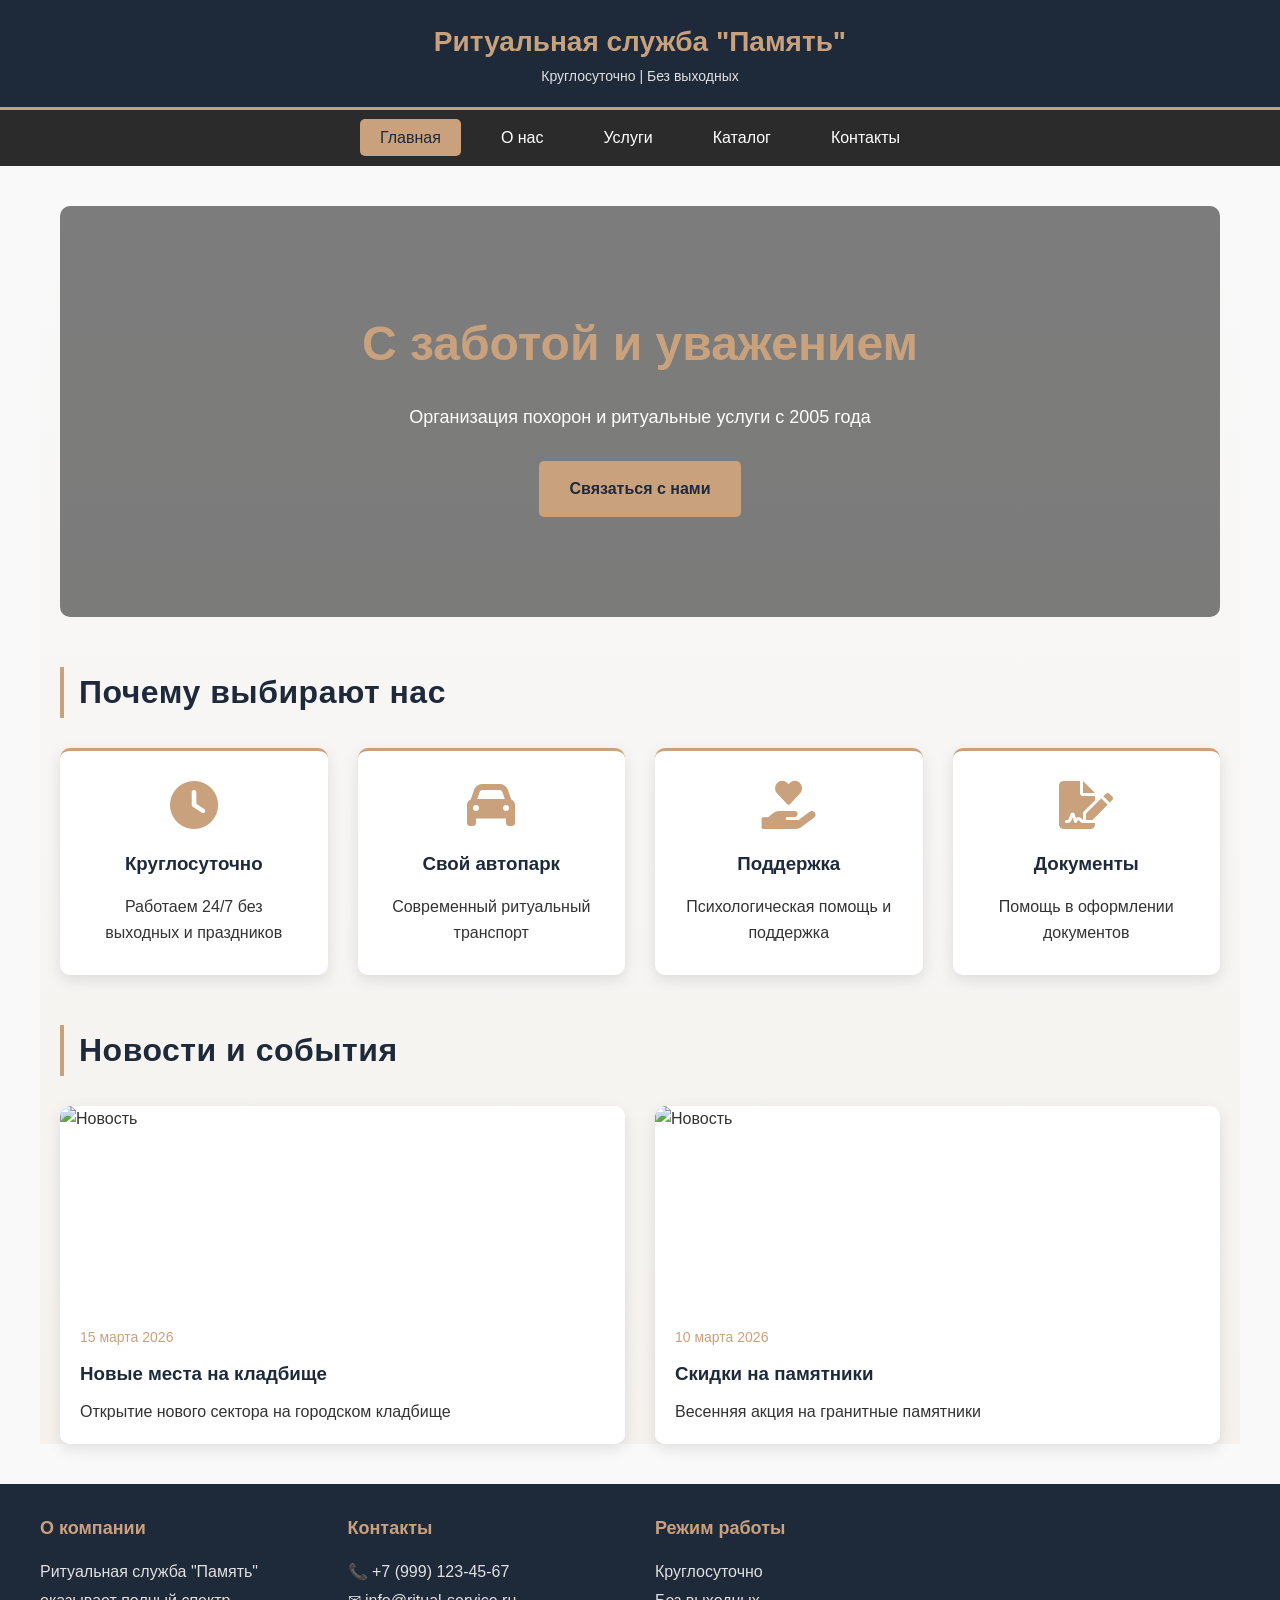
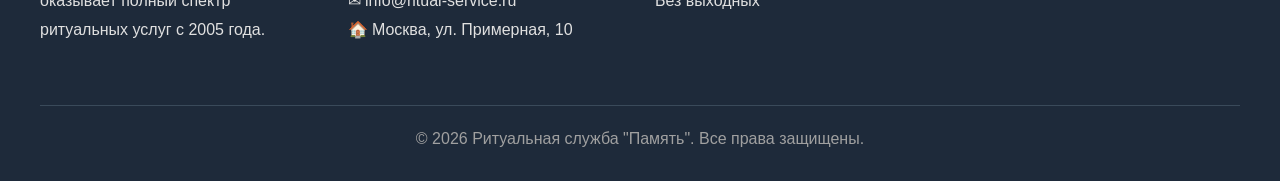
==== html/index.html @ 72651a9f "Обновления: картинки, новости, исправления стилей" ====
<!DOCTYPE html>
<html lang="ru">
<head>
    <meta charset="UTF-8">
    <meta name="viewport" content="width=device-width, initial-scale=1.0">
    <title>Главная - Ритуальные услуги</title>
    
    <link rel="stylesheet" href="../css/main.css">
    <link rel="stylesheet" href="../css/index.css">
    
    <link rel="stylesheet" href="https://cdnjs.cloudflare.com/ajax/libs/font-awesome/6.0.0-beta3/css/all.min.css">
</head>

<body class="page-index">
    <header>
        <div class="logo">
            <h1>Ритуальная служба "Память"</h1>
            <p>Круглосуточно | Без выходных</p>
        </div>
    </header>

    <nav class="main-menu">
        <ul>
            <li><a href="index.html" class="menu-button active">Главная</a></li>
            <li><a href="about.html" class="menu-button">О нас</a></li>
            <li><a href="services.html" class="menu-button">Услуги</a></li>
            <li><a href="catalog.html" class="menu-button">Каталог</a></li>
            <li><a href="contacts.html" class="menu-button">Контакты</a></li>
        </ul>
    </nav>

    <main>
        <section class="hero">
            <h2>С заботой и уважением</h2>
            <p>Организация похорон и ритуальные услуги с 2005 года</p>
            <a href="contacts.html" class="hero-button">Связаться с нами</a>
        </section>

        <section>
            <h2 class="section-title">Почему выбирают нас</h2>
            <div class="features">
                <div class="feature-card">
                    <i class="fas fa-clock"></i>
                    <h3>Круглосуточно</h3>
                    <p>Работаем 24/7 без выходных и праздников</p>
                </div>
                <div class="feature-card">
                    <i class="fas fa-car"></i>
                    <h3>Свой автопарк</h3>
                    <p>Современный ритуальный транспорт</p>
                </div>
                <div class="feature-card">
                    <i class="fas fa-hand-holding-heart"></i>
                    <h3>Поддержка</h3>
                    <p>Психологическая помощь и поддержка</p>
                </div>
                <div class="feature-card">
                    <i class="fas fa-file-signature"></i>
                    <h3>Документы</h3>
                    <p>Помощь в оформлении документов</p>
                </div>
            </div>
        </section>

        <section>
            <h2 class="section-title">Новости и события</h2>
            <div class="news-grid">
                <article class="news-item">
                    <div class="news-images">
                        <img src="https://stonetrade.ru/upload/iblock/ef3/zfl7i5oxbhtvr6b1ex3tl2zx8rcgber2/814d386f5c4138112e5fa70430be6661_S.jpg" alt="Новость">   
                    </div>
                    <div class="news-content">
                        <div class="news-date">15 марта 2026</div>
                        <h3 class="news-title">Новые места на кладбище</h3>
                        <p>Открытие нового сектора на городском кладбище</p>
                    </div>
                </article>
                <article class="news-item">
                    <div class="news-images">
                        <img src="https://avatars.mds.yandex.net/i?id=5536a51b6a76eea3b0266f3d0e44c762_l-5551764-images-thumbs&n=13" alt="Новость">

                    </div>
                    <div class="news-content">
                        <div class="news-date">10 марта 2026</div>
                        <h3 class="news-title">Скидки на памятники</h3>
                        <p>Весенняя акция на гранитные памятники</p>
                    </div>
                </article>
            </div>
        </section>
    </main>

    <footer>
        <div class="footer-content">
            <div class="footer-section">
                <h3>О компании</h3>
                <p>Ритуальная служба "Память" оказывает полный спектр ритуальных услуг с 2005 года.</p>
            </div>
            <div class="footer-section">
                <h3>Контакты</h3>
                <p>📞 +7 (999) 123-45-67</p>
                <p>✉ info@ritual-service.ru</p>
                <p>🏠 Москва, ул. Примерная, 10</p>
            </div>
            <div class="footer-section">
                <h3>Режим работы</h3>
                <p>Круглосуточно</p>
                <p>Без выходных</p>
            </div>
            <div class="copyright">
                <p>&copy; 2026 Ритуальная служба "Память". Все права защищены.</p>
            </div>
        </div>
    </footer>
</body>
</html>
---- css/main.css ----
* {
    margin: 0;
    padding: 0;
    box-sizing: border-box;
}

body {
    font-family: 'Montserrat', Arial, sans-serif;
    line-height: 1.6;
    color: #333;
    background-color: #f9f9f9;
    min-height: 100vh;
    display: flex;
    flex-direction: column;
}

header {
    background-color: #1e2a3a;
    color: white;
    padding: 20px 0;
    text-align: center;
    border-bottom: 3px solid #c9a27d;
}

.logo h1 {
    font-size: 28px;
    color: #c9a27d;
}

.logo p {
    color: #e0e0e0;
    font-size: 14px;
}

.main-menu {
    background-color: #2b2b2b;
    padding: 15px 0;
}

.main-menu ul {
    list-style: none;
    display: flex;
    justify-content: center;
    flex-wrap: wrap;
    gap: 20px;
    max-width: 1200px;
    margin: 0 auto;
    padding: 0 20px;
}

.menu-button {
    color: white;
    text-decoration: none;
    padding: 10px 20px;
    border-radius: 5px;
    transition: all 0.3s;
    font-weight: 500;
}

.menu-button:hover {
    background-color: #c9a27d;
    color: #1e2a3a;
}

.menu-button.active {
    background-color: #c9a27d;
    color: #1e2a3a;
}

main {
    flex: 1;
    max-width: 1200px;
    margin: 40px auto;
    padding: 0 20px;
    width: 100%;
}

footer {
    background-color: #1e2a3a;
    color: white;
    text-align: center;
    padding: 30px 20px;
    margin-top: auto;
}

.footer-content {
    max-width: 1200px;
    margin: 0 auto;
    display: grid;
    grid-template-columns: repeat(auto-fit, minmax(250px, 1fr));
    gap: 30px;
    text-align: left;
}

.footer-section h3 {
    color: #c9a27d;
    margin-bottom: 15px;
    font-size: 18px;
}

.footer-section p, .footer-section a {
    color: #e0e0e0;
    text-decoration: none;
    line-height: 1.8;
}

.footer-section a:hover {
    color: #c9a27d;
}

.copyright {
    grid-column: 1 / -1;
    text-align: center;
    margin-top: 30px;
    padding-top: 20px;
    border-top: 1px solid #3a4a5a;
    color: #a0a0a0;
}

.container {
    max-width: 1200px;
    margin: 0 auto;
    padding: 0 20px;
}

.section-title {
    color: #1e2a3a;
    margin-bottom: 30px;
    font-size: 32px;
    border-left: 4px solid #c9a27d;
    padding-left: 15px;
}

@media (max-width: 768px) {
    .main-menu ul {
        flex-direction: column;
        align-items: center;
        gap: 10px;
    }
    
    .menu-button {
        width: 250px;
        text-align: center;
    }
    
    .footer-content {
        grid-template-columns: 1fr;
        text-align: center;
    }
}
---- css/index.css ----
.hero {
    background: linear-gradient(rgba(0, 0, 0, 0.5), rgba(0,0,0,0.5)), url('https://avatars.mds.yandex.net/get-altay/15416005/2a000001987aa450cf9ce370d16c407d7f36/orig');
    background-size: cover;
    background-position: center;
    color: white;
    text-align: center;
    padding: 100px 20px;
    border-radius: 10px;
    margin-bottom: 50px;
}

.hero h2 {
    font-size: 48px;
    margin-bottom: 20px;
    color: #c9a27d;
}

.hero p {
    font-size: 18px;
    max-width: 600px;
    margin: 0 auto 30px;
}

.hero-button {
    display: inline-block;
    padding: 15px 30px;
    background-color: #c9a27d;
    color: #1e2a3a;
    text-decoration: none;
    border-radius: 5px;
    font-weight: bold;
    transition: all 0.3s;
}

.hero-button:hover {
    background-color: #b3895c;
    transform: translateY(-2px);
}

.features {
    display: grid;
    grid-template-columns: repeat(auto-fit, minmax(250px, 1fr));
    gap: 30px;
    margin-bottom: 50px;
}

.feature-card {
    background: white;
    padding: 30px;
    border-radius: 10px;
    text-align: center;
    box-shadow: 0 5px 15px rgba(0,0,0,0.1);
    transition: transform 0.3s;
}

.feature-card:hover {
    transform: translateY(-5px);
}

.feature-card i {
    font-size: 48px;
    color: #c9a27d;
    margin-bottom: 20px;
}

.feature-card h3 {
    color: #1e2a3a;
    margin-bottom: 15px;
}

.news-grid {
    display: grid;
    grid-template-columns: repeat(auto-fit, minmax(300px, 1fr));
    gap: 30px;
}

.news-item {
    background: white;
    border-radius: 10px;
    overflow: hidden;
    box-shadow: 0 5px 15px rgba(0,0,0,0.1);
}

.news-images {
    width: 100%;
    overflow: hidden;
    border-radius: 10px 10px 0 0;
}

.news-item img {
    width: 100%;
    height: 200px;
    object-fit: cover;
    object-position: center;
    display: block;
    vertical-align: bottom;
}

.news-content {
    background: white;
    padding: 20px;
}

.news-date {
    color: #c9a27d;
    font-size: 14px;
    margin-bottom: 10px;
}

.news-title {
    color: #1e2a3a;
    margin-bottom: 10px;
}

body.page-index main {
    background: linear-gradient(180deg, #f9f9f9 0%, #f5f2ee 100%);
}

.page-index .section-title {
    letter-spacing: 0.5px;
}

.page-index .feature-card {
    border-top: 3px solid #c9a27d;
}
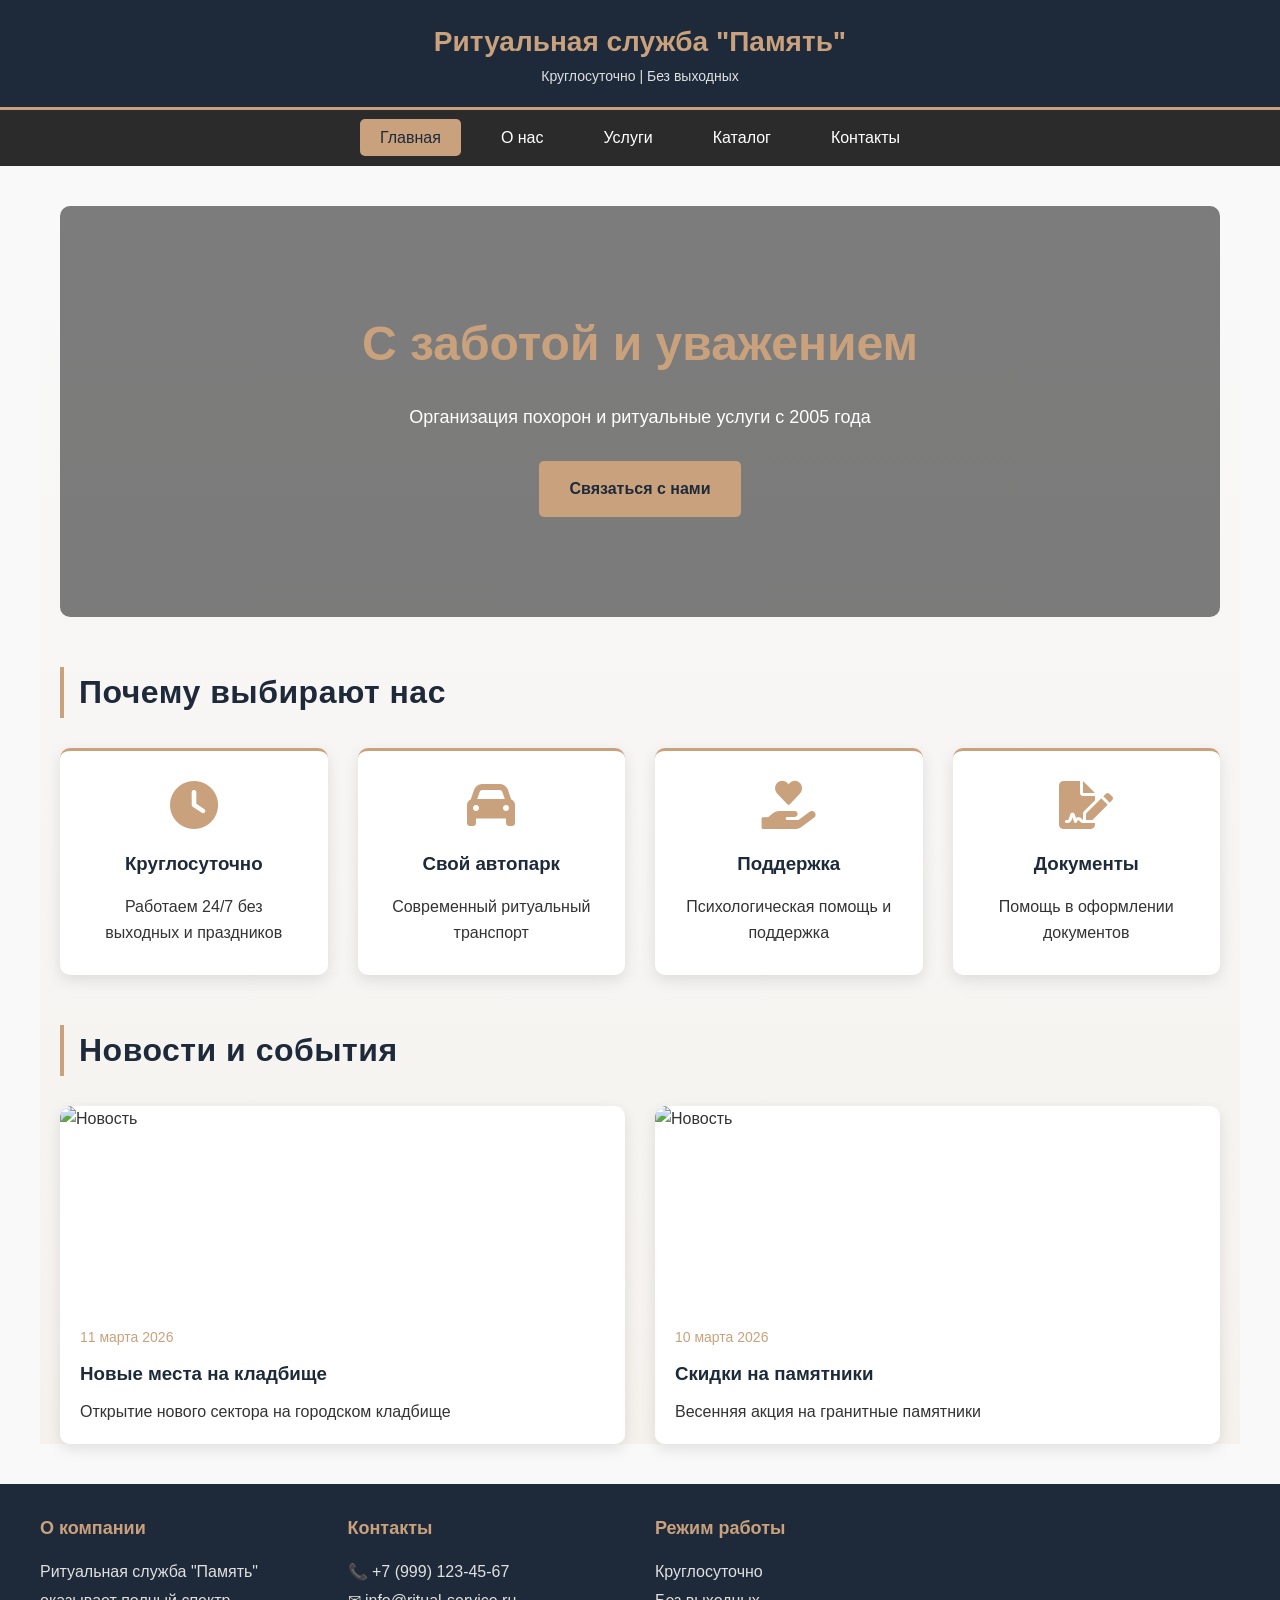
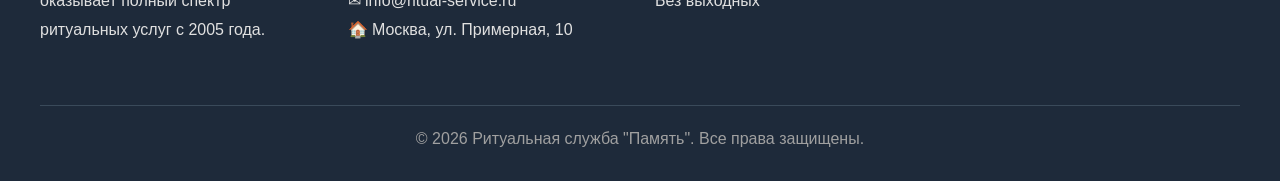
==== commit f76353ad: "index" ====
--- a/html/index.html
+++ b/html/index.html
@@ -70,7 +70,7 @@
                         <img src="https://stonetrade.ru/upload/iblock/ef3/zfl7i5oxbhtvr6b1ex3tl2zx8rcgber2/814d386f5c4138112e5fa70430be6661_S.jpg" alt="Новость">   
                     </div>
                     <div class="news-content">
-                        <div class="news-date">15 марта 2026</div>
+                        <div class="news-date">11 марта 2026</div>
                         <h3 class="news-title">Новые места на кладбище</h3>
                         <p>Открытие нового сектора на городском кладбище</p>
                     </div>
